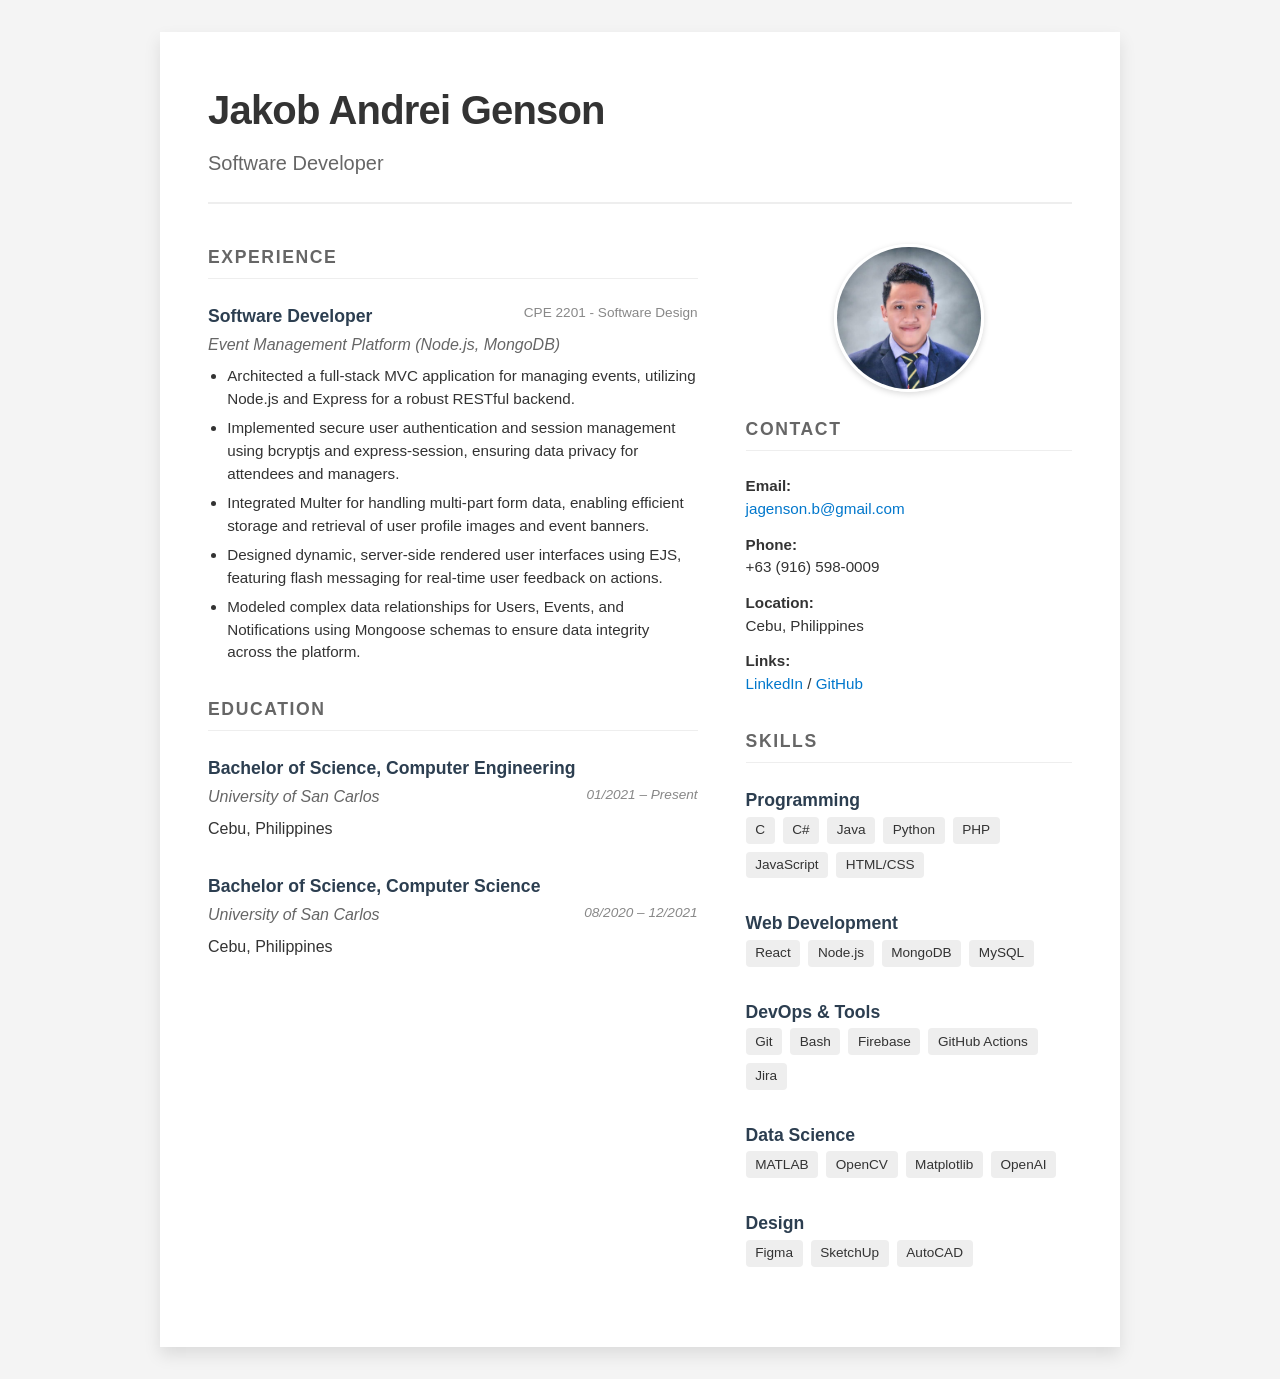
==== index.html @ 51d7edbf "Renamed filenames to solve compatibility errors" ====
<!DOCTYPE html>
<html lang="en">
<head>
    <meta charset="UTF-8">
    <meta name="viewport" content="width=device-width, initial-scale=1.0">
    <title>Jakob Andrei Genson - Resume</title>
    <style>

        :root {
            font-size: 16px;
            
            
            --text-main: #333333;
            --text-light: #666666;
            --accent-color: #2c3e50;
            --bg-body: #f4f4f4;
            --bg-cv: #ffffff;
            --link-color: #0077cc;
        }

        * {
            box-sizing: border-box;
        }

        body {
            font-family: 'Segoe UI', Roboto, Helvetica, Arial, sans-serif;
            background-color: var(--bg-body);
            color: var(--text-main);
            margin: 0;
            padding: 2rem 0;
            line-height: 1.5;
        }

        #cv {
            background-color: var(--bg-cv);
            width: 100%;
            max-width: 60rem; /* approx 960px */
            margin: 0 auto;
            padding: 3rem;
            box-shadow: 0 0.5rem 1rem rgba(0, 0, 0, 0.1);
        }

        header {
            margin-bottom: 2.5rem;
            border-bottom: 2px solid #eee;
            padding-bottom: 1.5rem;
        }

        h1 {
            margin: 0;
            font-size: 2.5rem;
            color: var(--text-main);
            font-weight: 700;
            letter-spacing: -0.05rem;
        }

        .subtitle {
            font-size: 1.25rem;
            color: var(--text-light);
            font-weight: 400;
            margin-top: 0.5rem;
        }

        .two-sections {
            display: grid;
            grid-template-columns: 3fr 2fr; /* 60% Left, 40% Right */
            column-gap: 3rem;
        }
        
        .profile-image-container {
            text-align: center;
            margin-bottom: 1.5rem;
        }

        .profile-image {
            width: 80%; /* Adjusts to fit the sidebar column */
            max-width: 150px;
            border-radius: 50%; /* Makes the image circular */
            border: 3px solid white;
            box-shadow: 0 2px 6px rgba(0,0,0,0.15);
            display: block;
            margin: 0 auto; /* Centers the image */
        }

        h2 {
            font-size: 1.1rem;
            text-transform: uppercase;
            letter-spacing: 0.1rem;
            color: var(--text-light);
            border-bottom: 1px solid #eee;
            padding-bottom: 0.5rem;
            margin-top: 0;
            margin-bottom: 1.5rem;
        }

        h3 {
            font-size: 1.1rem;
            font-weight: 600;
            margin: 0 0 0.2rem 0;
            color: var(--accent-color);
        }

        h4 {
            font-size: 1rem;
            font-weight: 400;
            margin: 0 0 0.5rem 0;
            color: var(--text-light);
            font-style: italic;
        }

        p, li {
            font-size: 0.95rem;
            color: var(--text-main);
        }

        ul {
            padding-left: 1.2rem;
            margin-top: 0.5rem;
        }

        li {
            margin-bottom: 0.4rem;
        }

        /* LINK STYLING */
        a {
            color: var(--link-color);
            text-decoration: none;
            border-bottom: 1px dotted transparent;
            transition: border-bottom 0.2s;
        }

        a:hover {
            border-bottom: 1px solid var(--link-color);
        }

        .mb-2 { margin-bottom: 2rem; }
        .date { float: right; font-size: 0.85rem; color: #888; font-weight: normal; }
        
        .contact-list {
            list-style: none;
            padding: 0;
            margin: 0;
        }

        .contact-list li {
            margin-bottom: 0.8rem;
            font-size: 0.95rem;
            word-break: break-all; /* Prevents long emails from breaking layout */
        }

        .skill-tags {
            display: flex;
            flex-wrap: wrap;
            gap: 0.5rem;
        }

        .skill-tag {
            background: #eee;
            padding: 0.2rem 0.6rem;
            border-radius: 4px;
            font-size: 0.85rem;
            font-weight: 500;
        }

        /* RESPONSIVE DESIGN (Mobile) */
        @media screen and (max-width: 40rem) {
            .two-sections {
                grid-template-columns: 1fr; /* Stack columns */
            }
            #cv {
                padding: 1.5rem;
                width: 100%;
                box-shadow: none;
            }
            .profile-image {
                max-width: 120px; /* Smaller image on mobile */
            }
        }

        /* PDF PRINT GENERATION STYLES */
        @media print {
            body {
                background: none;
                padding: 0;
            }

            #cv {
                width: 100%;
                max-width: none;
                box-shadow: none;
                margin: 0;
                padding: 0;
                border: none;
            }

            html {
                font-size: 14px; 
            }
            
            h2 {
                border-bottom: 1px solid #ccc;
            }

            a {
                text-decoration: underline; 
            }
            
            .profile-image {
                box-shadow: none; 
            }
        }
    </style>
</head>
<body>

<div id="cv">

    <header>
        <h1>Jakob Andrei Genson</h1>
        <div class="subtitle">Software Developer</div>
    </header>

    <section class="two-sections">
        
        <div class="main-column">
            
            <div class="section mb-2">
                <h2>Experience</h2>
                
                <div class="job-entry">
                    <h3>Software Developer <span class="date">CPE 2201 - Software Design</span></h3>
                    <h4>Event Management Platform (Node.js, MongoDB)</h4>
                    <ul>
                        <li>Architected a full-stack MVC application for managing events, utilizing Node.js and Express for a robust RESTful backend.</li>
                        <li>Implemented secure user authentication and session management using bcryptjs and express-session, ensuring data privacy for attendees and managers.</li>
                        <li>Integrated Multer for handling multi-part form data, enabling efficient storage and retrieval of user profile images and event banners.</li>
                        <li>Designed dynamic, server-side rendered user interfaces using EJS, featuring flash messaging for real-time user feedback on actions.</li>
                        <li>Modeled complex data relationships for Users, Events, and Notifications using Mongoose schemas to ensure data integrity across the platform.</li>
                    </ul>
                </div>
            </div>

            <div class="section mb-2">
                <h2>Education</h2>
                
                <div class="edu-entry mb-2">
                    <h3>Bachelor of Science, Computer Engineering</h3>
                    <h4>University of San Carlos <span class="date">01/2021 – Present</span></h4>
                    <div>Cebu, Philippines</div>
                </div>

                <div class="edu-entry">
                    <h3>Bachelor of Science, Computer Science</h3>
                    <h4>University of San Carlos <span class="date">08/2020 – 12/2021</span></h4>
                    <div>Cebu, Philippines</div>
                </div>
            </div>

        </div>

        <div class="side-column">
            
            <div class="profile-image-container">
                <img src="image1.png" alt="Jakob Andrei Genson" class="profile-image">
            </div>

            <div class="section mb-2">
                <h2>Contact</h2>
                <ul class="contact-list">
                    <li>
                        <strong>Email:</strong><br> 
                        <a href="mailto:jagenson.b@gmail.com">jagenson.b@gmail.com</a>
                    </li>
                    
                    <li>
                        <strong>Phone:</strong><br> +63 (916) 598-0009
                    </li>
                    
                    <li>
                        <strong>Location:</strong><br> Cebu, Philippines
                    </li>
                    
                    <li>
                        <strong>Links:</strong><br> 
                        <a href="https://www.linkedin.com/in/YOUR_PROFILE_HERE" target="_blank">LinkedIn</a> / 
                        <a href="https://github.com/YOUR_USERNAME_HERE" target="_blank">GitHub</a>
                    </li>
                </ul>
            </div>

            <div class="section mb-2">
                <h2>Skills</h2>
                
                <h3>Programming</h3>
                <div class="skill-tags mb-2">
                    <span class="skill-tag">C</span>
                    <span class="skill-tag">C#</span>
                    <span class="skill-tag">Java</span>
                    <span class="skill-tag">Python</span>
                    <span class="skill-tag">PHP</span>
                    <span class="skill-tag">JavaScript</span>
                    <span class="skill-tag">HTML/CSS</span>
                </div>

                <h3>Web Development</h3>
                <div class="skill-tags mb-2">
                    <span class="skill-tag">React</span>
                    <span class="skill-tag">Node.js</span>
                    <span class="skill-tag">MongoDB</span>
                    <span class="skill-tag">MySQL</span>
                </div>

                <h3>DevOps & Tools</h3>
                <div class="skill-tags mb-2">
                    <span class="skill-tag">Git</span>
                    <span class="skill-tag">Bash</span>
                    <span class="skill-tag">Firebase</span>
                    <span class="skill-tag">GitHub Actions</span>
                    <span class="skill-tag">Jira</span>
                </div>

                <h3>Data Science</h3>
                <div class="skill-tags mb-2">
                    <span class="skill-tag">MATLAB</span>
                    <span class="skill-tag">OpenCV</span>
                    <span class="skill-tag">Matplotlib</span>
                    <span class="skill-tag">OpenAI</span>
                </div>

                <h3>Design</h3>
                <div class="skill-tags mb-2">
                    <span class="skill-tag">Figma</span>
                    <span class="skill-tag">SketchUp</span>
                    <span class="skill-tag">AutoCAD</span>
                </div>
            </div>

        </div>
    </section>
</div>

</body>
</html>
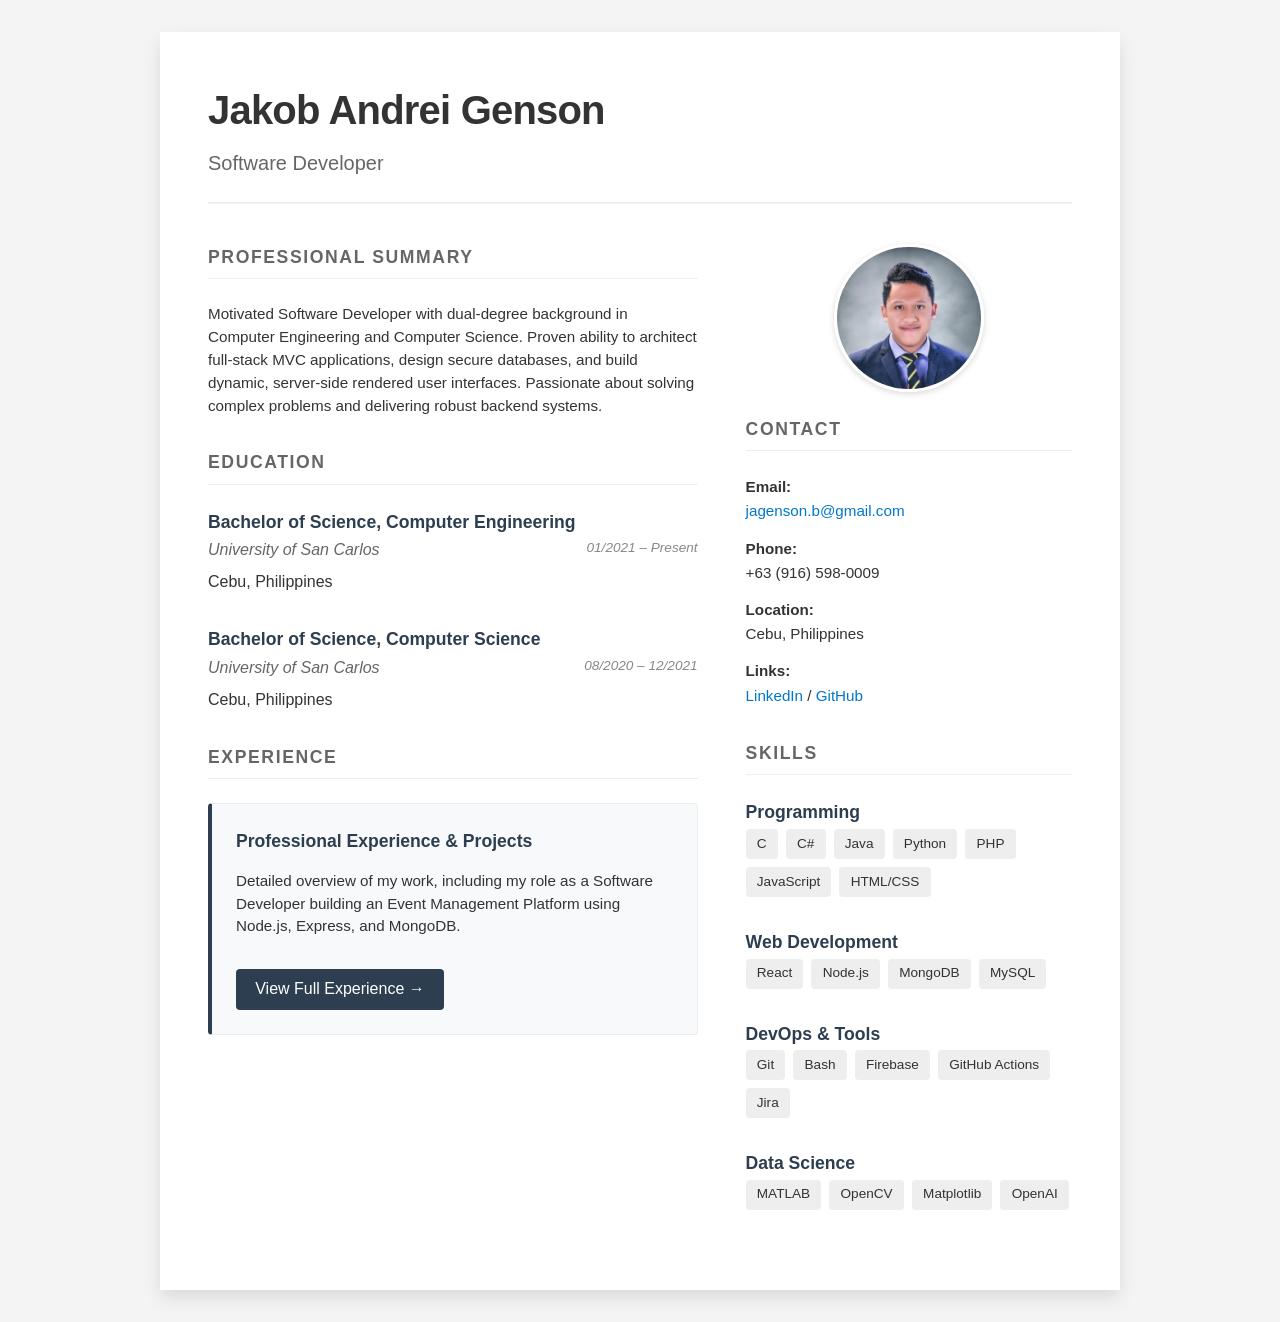
==== commit 2b4ec23c: "Added experience.html, styles.css, server.js, updated index.html" ====
--- a/index.html
+++ b/index.html
@@ -3,247 +3,27 @@
 <head>
     <meta charset="UTF-8">
     <meta name="viewport" content="width=device-width, initial-scale=1.0">
-    <title>Jakob Andrei Genson - Resume</title>
-    <style>
-
-        :root {
-            font-size: 16px;
-            
-            
-            --text-main: #333333;
-            --text-light: #666666;
-            --accent-color: #2c3e50;
-            --bg-body: #f4f4f4;
-            --bg-cv: #ffffff;
-            --link-color: #0077cc;
-        }
-
-        * {
-            box-sizing: border-box;
-        }
-
-        body {
-            font-family: 'Segoe UI', Roboto, Helvetica, Arial, sans-serif;
-            background-color: var(--bg-body);
-            color: var(--text-main);
-            margin: 0;
-            padding: 2rem 0;
-            line-height: 1.5;
-        }
-
-        #cv {
-            background-color: var(--bg-cv);
-            width: 100%;
-            max-width: 60rem; /* approx 960px */
-            margin: 0 auto;
-            padding: 3rem;
-            box-shadow: 0 0.5rem 1rem rgba(0, 0, 0, 0.1);
-        }
-
-        header {
-            margin-bottom: 2.5rem;
-            border-bottom: 2px solid #eee;
-            padding-bottom: 1.5rem;
-        }
-
-        h1 {
-            margin: 0;
-            font-size: 2.5rem;
-            color: var(--text-main);
-            font-weight: 700;
-            letter-spacing: -0.05rem;
-        }
-
-        .subtitle {
-            font-size: 1.25rem;
-            color: var(--text-light);
-            font-weight: 400;
-            margin-top: 0.5rem;
-        }
-
-        .two-sections {
-            display: grid;
-            grid-template-columns: 3fr 2fr; /* 60% Left, 40% Right */
-            column-gap: 3rem;
-        }
-        
-        .profile-image-container {
-            text-align: center;
-            margin-bottom: 1.5rem;
-        }
-
-        .profile-image {
-            width: 80%; /* Adjusts to fit the sidebar column */
-            max-width: 150px;
-            border-radius: 50%; /* Makes the image circular */
-            border: 3px solid white;
-            box-shadow: 0 2px 6px rgba(0,0,0,0.15);
-            display: block;
-            margin: 0 auto; /* Centers the image */
-        }
-
-        h2 {
-            font-size: 1.1rem;
-            text-transform: uppercase;
-            letter-spacing: 0.1rem;
-            color: var(--text-light);
-            border-bottom: 1px solid #eee;
-            padding-bottom: 0.5rem;
-            margin-top: 0;
-            margin-bottom: 1.5rem;
-        }
-
-        h3 {
-            font-size: 1.1rem;
-            font-weight: 600;
-            margin: 0 0 0.2rem 0;
-            color: var(--accent-color);
-        }
-
-        h4 {
-            font-size: 1rem;
-            font-weight: 400;
-            margin: 0 0 0.5rem 0;
-            color: var(--text-light);
-            font-style: italic;
-        }
-
-        p, li {
-            font-size: 0.95rem;
-            color: var(--text-main);
-        }
-
-        ul {
-            padding-left: 1.2rem;
-            margin-top: 0.5rem;
-        }
-
-        li {
-            margin-bottom: 0.4rem;
-        }
-
-        /* LINK STYLING */
-        a {
-            color: var(--link-color);
-            text-decoration: none;
-            border-bottom: 1px dotted transparent;
-            transition: border-bottom 0.2s;
-        }
-
-        a:hover {
-            border-bottom: 1px solid var(--link-color);
-        }
-
-        .mb-2 { margin-bottom: 2rem; }
-        .date { float: right; font-size: 0.85rem; color: #888; font-weight: normal; }
-        
-        .contact-list {
-            list-style: none;
-            padding: 0;
-            margin: 0;
-        }
-
-        .contact-list li {
-            margin-bottom: 0.8rem;
-            font-size: 0.95rem;
-            word-break: break-all; /* Prevents long emails from breaking layout */
-        }
-
-        .skill-tags {
-            display: flex;
-            flex-wrap: wrap;
-            gap: 0.5rem;
-        }
-
-        .skill-tag {
-            background: #eee;
-            padding: 0.2rem 0.6rem;
-            border-radius: 4px;
-            font-size: 0.85rem;
-            font-weight: 500;
-        }
-
-        /* RESPONSIVE DESIGN (Mobile) */
-        @media screen and (max-width: 40rem) {
-            .two-sections {
-                grid-template-columns: 1fr; /* Stack columns */
-            }
-            #cv {
-                padding: 1.5rem;
-                width: 100%;
-                box-shadow: none;
-            }
-            .profile-image {
-                max-width: 120px; /* Smaller image on mobile */
-            }
-        }
-
-        /* PDF PRINT GENERATION STYLES */
-        @media print {
-            body {
-                background: none;
-                padding: 0;
-            }
-
-            #cv {
-                width: 100%;
-                max-width: none;
-                box-shadow: none;
-                margin: 0;
-                padding: 0;
-                border: none;
-            }
-
-            html {
-                font-size: 14px; 
-            }
-            
-            h2 {
-                border-bottom: 1px solid #ccc;
-            }
-
-            a {
-                text-decoration: underline; 
-            }
-            
-            .profile-image {
-                box-shadow: none; 
-            }
-        }
-    </style>
+    <title>Jakob Andrei Genson - Profile</title>
+    <link rel="stylesheet" href="styles.css">
 </head>
 <body>
 
 <div id="cv">
-
     <header>
         <h1>Jakob Andrei Genson</h1>
         <div class="subtitle">Software Developer</div>
     </header>
 
     <section class="two-sections">
-        
         <div class="main-column">
             
             <div class="section mb-2">
-                <h2>Experience</h2>
-                
-                <div class="job-entry">
-                    <h3>Software Developer <span class="date">CPE 2201 - Software Design</span></h3>
-                    <h4>Event Management Platform (Node.js, MongoDB)</h4>
-                    <ul>
-                        <li>Architected a full-stack MVC application for managing events, utilizing Node.js and Express for a robust RESTful backend.</li>
-                        <li>Implemented secure user authentication and session management using bcryptjs and express-session, ensuring data privacy for attendees and managers.</li>
-                        <li>Integrated Multer for handling multi-part form data, enabling efficient storage and retrieval of user profile images and event banners.</li>
-                        <li>Designed dynamic, server-side rendered user interfaces using EJS, featuring flash messaging for real-time user feedback on actions.</li>
-                        <li>Modeled complex data relationships for Users, Events, and Notifications using Mongoose schemas to ensure data integrity across the platform.</li>
-                    </ul>
-                </div>
+                <h2>Professional Summary</h2>
+                <p>Motivated Software Developer with dual-degree background in Computer Engineering and Computer Science. Proven ability to architect full-stack MVC applications, design secure databases, and build dynamic, server-side rendered user interfaces. Passionate about solving complex problems and delivering robust backend systems.</p>
             </div>
 
             <div class="section mb-2">
                 <h2>Education</h2>
-                
                 <div class="edu-entry mb-2">
                     <h3>Bachelor of Science, Computer Engineering</h3>
                     <h4>University of San Carlos <span class="date">01/2021 – Present</span></h4>
@@ -257,10 +37,18 @@
                 </div>
             </div>
 
+            <div class="section mb-2">
+                <h2>Experience</h2>
+                <div class="experience-card">
+                    <h3>Professional Experience & Projects</h3>
+                    <p>Detailed overview of my work, including my role as a Software Developer building an Event Management Platform using Node.js, Express, and MongoDB.</p>
+                    <a href="experience.html" class="btn">View Full Experience &rarr;</a>
+                </div>
+            </div>
+
         </div>
 
         <div class="side-column">
-            
             <div class="profile-image-container">
                 <img src="image1.png" alt="Jakob Andrei Genson" class="profile-image">
             </div>
@@ -268,74 +56,36 @@
             <div class="section mb-2">
                 <h2>Contact</h2>
                 <ul class="contact-list">
-                    <li>
-                        <strong>Email:</strong><br> 
-                        <a href="mailto:jagenson.b@gmail.com">jagenson.b@gmail.com</a>
-                    </li>
-                    
-                    <li>
-                        <strong>Phone:</strong><br> +63 (916) 598-0009
-                    </li>
-                    
-                    <li>
-                        <strong>Location:</strong><br> Cebu, Philippines
-                    </li>
-                    
-                    <li>
-                        <strong>Links:</strong><br> 
-                        <a href="https://www.linkedin.com/in/YOUR_PROFILE_HERE" target="_blank">LinkedIn</a> / 
-                        <a href="https://github.com/YOUR_USERNAME_HERE" target="_blank">GitHub</a>
-                    </li>
+                    <li><strong>Email:</strong><br> <a href="mailto:jagenson.b@gmail.com">jagenson.b@gmail.com</a></li>
+                    <li><strong>Phone:</strong><br> +63 (916) 598-0009</li>
+                    <li><strong>Location:</strong><br> Cebu, Philippines</li>
+                    <li><strong>Links:</strong><br> <a href="#" target="_blank">LinkedIn</a> / <a href="#" target="_blank">GitHub</a></li>
                 </ul>
             </div>
 
             <div class="section mb-2">
                 <h2>Skills</h2>
-                
                 <h3>Programming</h3>
                 <div class="skill-tags mb-2">
-                    <span class="skill-tag">C</span>
-                    <span class="skill-tag">C#</span>
-                    <span class="skill-tag">Java</span>
-                    <span class="skill-tag">Python</span>
-                    <span class="skill-tag">PHP</span>
-                    <span class="skill-tag">JavaScript</span>
+                    <span class="skill-tag">C</span> <span class="skill-tag">C#</span> <span class="skill-tag">Java</span>
+                    <span class="skill-tag">Python</span> <span class="skill-tag">PHP</span> <span class="skill-tag">JavaScript</span>
                     <span class="skill-tag">HTML/CSS</span>
                 </div>
-
                 <h3>Web Development</h3>
                 <div class="skill-tags mb-2">
-                    <span class="skill-tag">React</span>
-                    <span class="skill-tag">Node.js</span>
-                    <span class="skill-tag">MongoDB</span>
-                    <span class="skill-tag">MySQL</span>
+                    <span class="skill-tag">React</span> <span class="skill-tag">Node.js</span>
+                    <span class="skill-tag">MongoDB</span> <span class="skill-tag">MySQL</span>
                 </div>
-
                 <h3>DevOps & Tools</h3>
                 <div class="skill-tags mb-2">
-                    <span class="skill-tag">Git</span>
-                    <span class="skill-tag">Bash</span>
-                    <span class="skill-tag">Firebase</span>
-                    <span class="skill-tag">GitHub Actions</span>
-                    <span class="skill-tag">Jira</span>
+                    <span class="skill-tag">Git</span> <span class="skill-tag">Bash</span> <span class="skill-tag">Firebase</span>
+                    <span class="skill-tag">GitHub Actions</span> <span class="skill-tag">Jira</span>
                 </div>
-
                 <h3>Data Science</h3>
                 <div class="skill-tags mb-2">
-                    <span class="skill-tag">MATLAB</span>
-                    <span class="skill-tag">OpenCV</span>
-                    <span class="skill-tag">Matplotlib</span>
-                    <span class="skill-tag">OpenAI</span>
-                </div>
-
-                <h3>Design</h3>
-                <div class="skill-tags mb-2">
-                    <span class="skill-tag">Figma</span>
-                    <span class="skill-tag">SketchUp</span>
-                    <span class="skill-tag">AutoCAD</span>
+                    <span class="skill-tag">MATLAB</span> <span class="skill-tag">OpenCV</span> <span class="skill-tag">Matplotlib</span> <span class="skill-tag">OpenAI</span>
                 </div>
             </div>
-
         </div>
     </section>
 </div>
--- a/styles.css
+++ b/styles.css
@@ -0,0 +1,131 @@
+:root {
+    font-size: 16px;
+    --text-main: #333333;
+    --text-light: #666666;
+    --accent-color: #2c3e50; 
+    --bg-body: #f4f4f4;
+    --bg-cv: #ffffff;
+    --link-color: #0077cc;
+    --link-hover: #005fa3;
+}
+
+* { box-sizing: border-box; }
+
+body {
+    font-family: 'Segoe UI', Roboto, Helvetica, Arial, sans-serif;
+    background-color: var(--bg-body);
+    color: var(--text-main);
+    margin: 0;
+    padding: 2rem 0;
+    line-height: 1.5;
+}
+
+@keyframes fadeIn {
+    from { opacity: 0; transform: translateY(10px); }
+    to { opacity: 1; transform: translateY(0); }
+}
+
+#cv {
+    background-color: var(--bg-cv);
+    width: 100%;
+    max-width: 60rem; 
+    margin: 0 auto;
+    padding: 3rem;
+    box-shadow: 0 0.5rem 1rem rgba(0, 0, 0, 0.1);
+    animation: fadeIn 0.6s ease-out forwards;
+}
+
+/* Modifier for the experience page to make it slightly narrower for readability */
+#cv.experience-page {
+    max-width: 50rem;
+}
+
+header {
+    margin-bottom: 2.5rem;
+    border-bottom: 2px solid #eee;
+    padding-bottom: 1.5rem;
+}
+
+h1 { margin: 0; font-size: 2.5rem; color: var(--text-main); font-weight: 700; letter-spacing: -0.05rem; }
+.subtitle { font-size: 1.25rem; color: var(--text-light); font-weight: 400; margin-top: 0.5rem; }
+
+h2 {
+    font-size: 1.1rem; text-transform: uppercase; letter-spacing: 0.1rem;
+    color: var(--text-light); border-bottom: 1px solid #eee;
+    padding-bottom: 0.5rem; margin-top: 0; margin-bottom: 1.5rem;
+}
+
+h3 { font-size: 1.1rem; font-weight: 600; margin: 0 0 0.2rem 0; color: var(--accent-color); }
+h4 { font-size: 1rem; font-weight: 400; margin: 0 0 0.5rem 0; color: var(--text-light); font-style: italic; }
+p, li { font-size: 0.95rem; color: var(--text-main); }
+ul { padding-left: 1.5rem; margin-top: 0.5rem; }
+li { margin-bottom: 0.8rem; line-height: 1.6; }
+
+.mb-2 { margin-bottom: 2rem; }
+.date { float: right; font-size: 0.85rem; color: #888; font-weight: normal; }
+
+/* Links */
+a { color: var(--link-color); text-decoration: none; border-bottom: 1px dotted transparent; transition: all 0.2s; }
+a:hover { border-bottom: 1px solid var(--link-color); color: var(--link-hover); }
+
+/* Layout */
+.two-sections {
+    display: grid;
+    grid-template-columns: 3fr 2fr; 
+    column-gap: 3rem;
+}
+
+/* Profile Image */
+.profile-image-container { text-align: center; margin-bottom: 1.5rem; }
+.profile-image {
+    width: 80%; max-width: 150px; border-radius: 50%;
+    border: 3px solid white; box-shadow: 0 2px 6px rgba(0,0,0,0.15);
+    display: block; margin: 0 auto;
+    transition: transform 0.3s ease;
+}
+.profile-image:hover { transform: scale(1.05); }
+
+/* Sidebar Elements */
+.contact-list { list-style: none; padding: 0; margin: 0; }
+.contact-list li { margin-bottom: 0.8rem; font-size: 0.95rem; word-break: break-all; }
+.skill-tags { display: flex; flex-wrap: wrap; gap: 0.5rem; }
+.skill-tag {
+    background: #eee; padding: 0.3rem 0.7rem; border-radius: 4px;
+    font-size: 0.85rem; font-weight: 500; transition: background-color 0.2s;
+}
+.skill-tag:hover { background: #e0e0e0; }
+
+/* Buttons & Cards */
+.experience-card {
+    background: #f8f9fa; border: 1px solid #e9ecef; border-left: 4px solid var(--accent-color);
+    padding: 1.5rem; border-radius: 4px; transition: transform 0.2s, box-shadow 0.2s;
+}
+.experience-card:hover { transform: translateY(-2px); box-shadow: 0 4px 8px rgba(0,0,0,0.05); }
+.btn {
+    display: inline-block; margin-top: 1rem; padding: 0.5rem 1.2rem;
+    background-color: var(--accent-color); color: white !important;
+    border-radius: 4px; text-decoration: none !important; font-weight: 500;
+    transition: background-color 0.2s;
+}
+.btn:hover { background-color: #1a252f; border-bottom: none; }
+.back-link { display: inline-block; margin-bottom: 2rem; color: var(--text-light); font-size: 0.95rem; }
+.back-link:hover { color: var(--accent-color); }
+
+/* Responsive */
+@media screen and (max-width: 40rem) {
+    .two-sections { grid-template-columns: 1fr; }
+    #cv { padding: 1.5rem; width: 100%; box-shadow: none; }
+    .profile-image { max-width: 120px; }
+    .date { float: none; display: block; margin-top: 0.2rem; }
+}
+
+/* Print */
+@media print {
+    body { background: none; padding: 0; }
+    #cv { width: 100%; max-width: none; box-shadow: none; margin: 0; padding: 0; border: none; }
+    html { font-size: 14px; }
+    h2 { border-bottom: 1px solid #ccc; }
+    a { text-decoration: underline; }
+    .profile-image, .experience-card { box-shadow: none; }
+    .btn { display: none; } /* Hide interactive buttons when printing */
+}
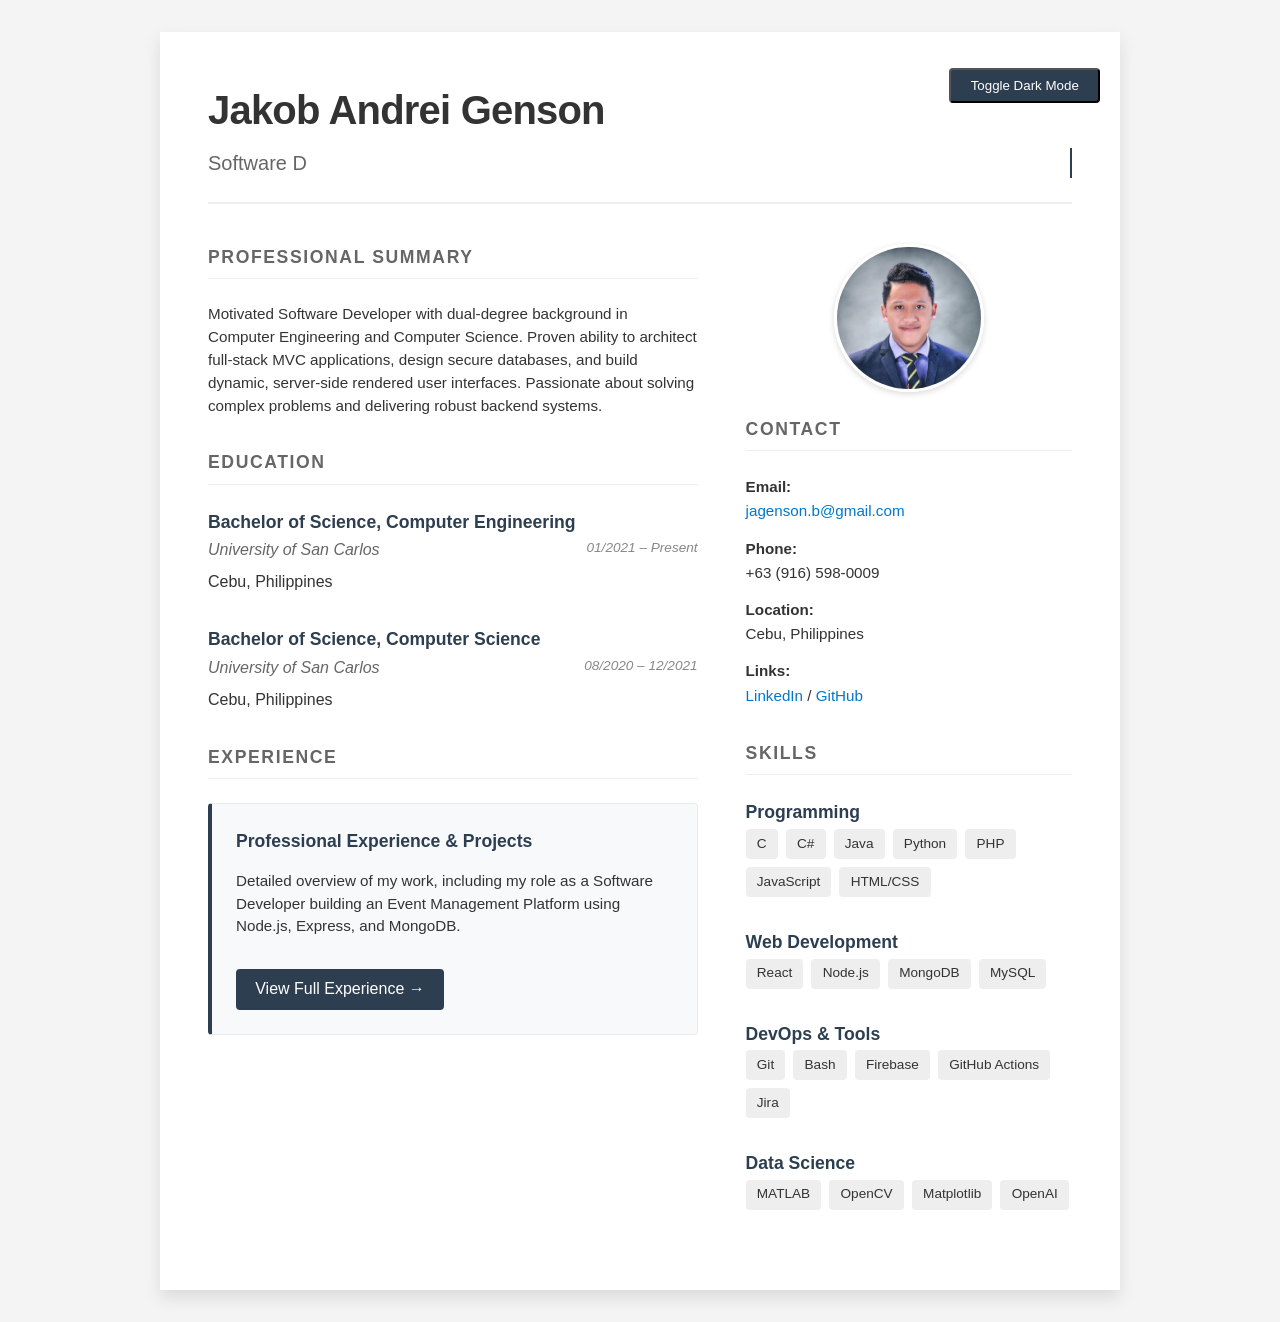
==== commit c524d8ef: "fix: resolve server config, add experience page scripts, and update profile links" ====
--- a/index.html
+++ b/index.html
@@ -9,6 +9,7 @@
 <body>
 
 <div id="cv">
+    <button id="theme-toggle" class="btn" style="position: absolute; top: 20px; right: 20px;">Toggle Dark Mode</button>
     <header>
         <h1>Jakob Andrei Genson</h1>
         <div class="subtitle">Software Developer</div>
@@ -59,7 +60,7 @@
                     <li><strong>Email:</strong><br> <a href="mailto:jagenson.b@gmail.com">jagenson.b@gmail.com</a></li>
                     <li><strong>Phone:</strong><br> +63 (916) 598-0009</li>
                     <li><strong>Location:</strong><br> Cebu, Philippines</li>
-                    <li><strong>Links:</strong><br> <a href="#" target="_blank">LinkedIn</a> / <a href="#" target="_blank">GitHub</a></li>
+                    <li><strong>Links:</strong><br> <a href="https://www.linkedin.com/in/jagenson/" target="_blank">LinkedIn</a> / <a href="https://github.com/Psion1c" target="_blank">GitHub</a></li>
                 </ul>
             </div>
 
@@ -89,6 +90,6 @@
         </div>
     </section>
 </div>
-
+<script src="script.js"></script>
 </body>
 </html>
--- a/styles.css
+++ b/styles.css
@@ -25,6 +25,31 @@
     to { opacity: 1; transform: translateY(0); }
 }
 
+body.dark-mode {
+    --text-main: #f0f0f0;
+    --text-light: #bbbbbb;
+    --accent-color: #4da3ff; 
+    --bg-body: #121212;
+    --bg-cv: #1e1e1e;
+    --link-color: #66b2ff;
+    --link-hover: #99ccff;
+}
+
+body.dark-mode .experience-card {
+    background: #2a2a2a;
+    border-color: #444;
+}
+
+body.dark-mode .skill-tag {
+    background: #333;
+    color: #fff;
+}
+
+body.dark-mode .skill-tag:hover {
+    background: #4da3ff;
+    color: #121212;
+}
+
 #cv {
     background-color: var(--bg-cv);
     width: 100%;
@@ -33,6 +58,7 @@
     padding: 3rem;
     box-shadow: 0 0.5rem 1rem rgba(0, 0, 0, 0.1);
     animation: fadeIn 0.6s ease-out forwards;
+    position: relative;
 }
 
 /* Modifier for the experience page to make it slightly narrower for readability */
